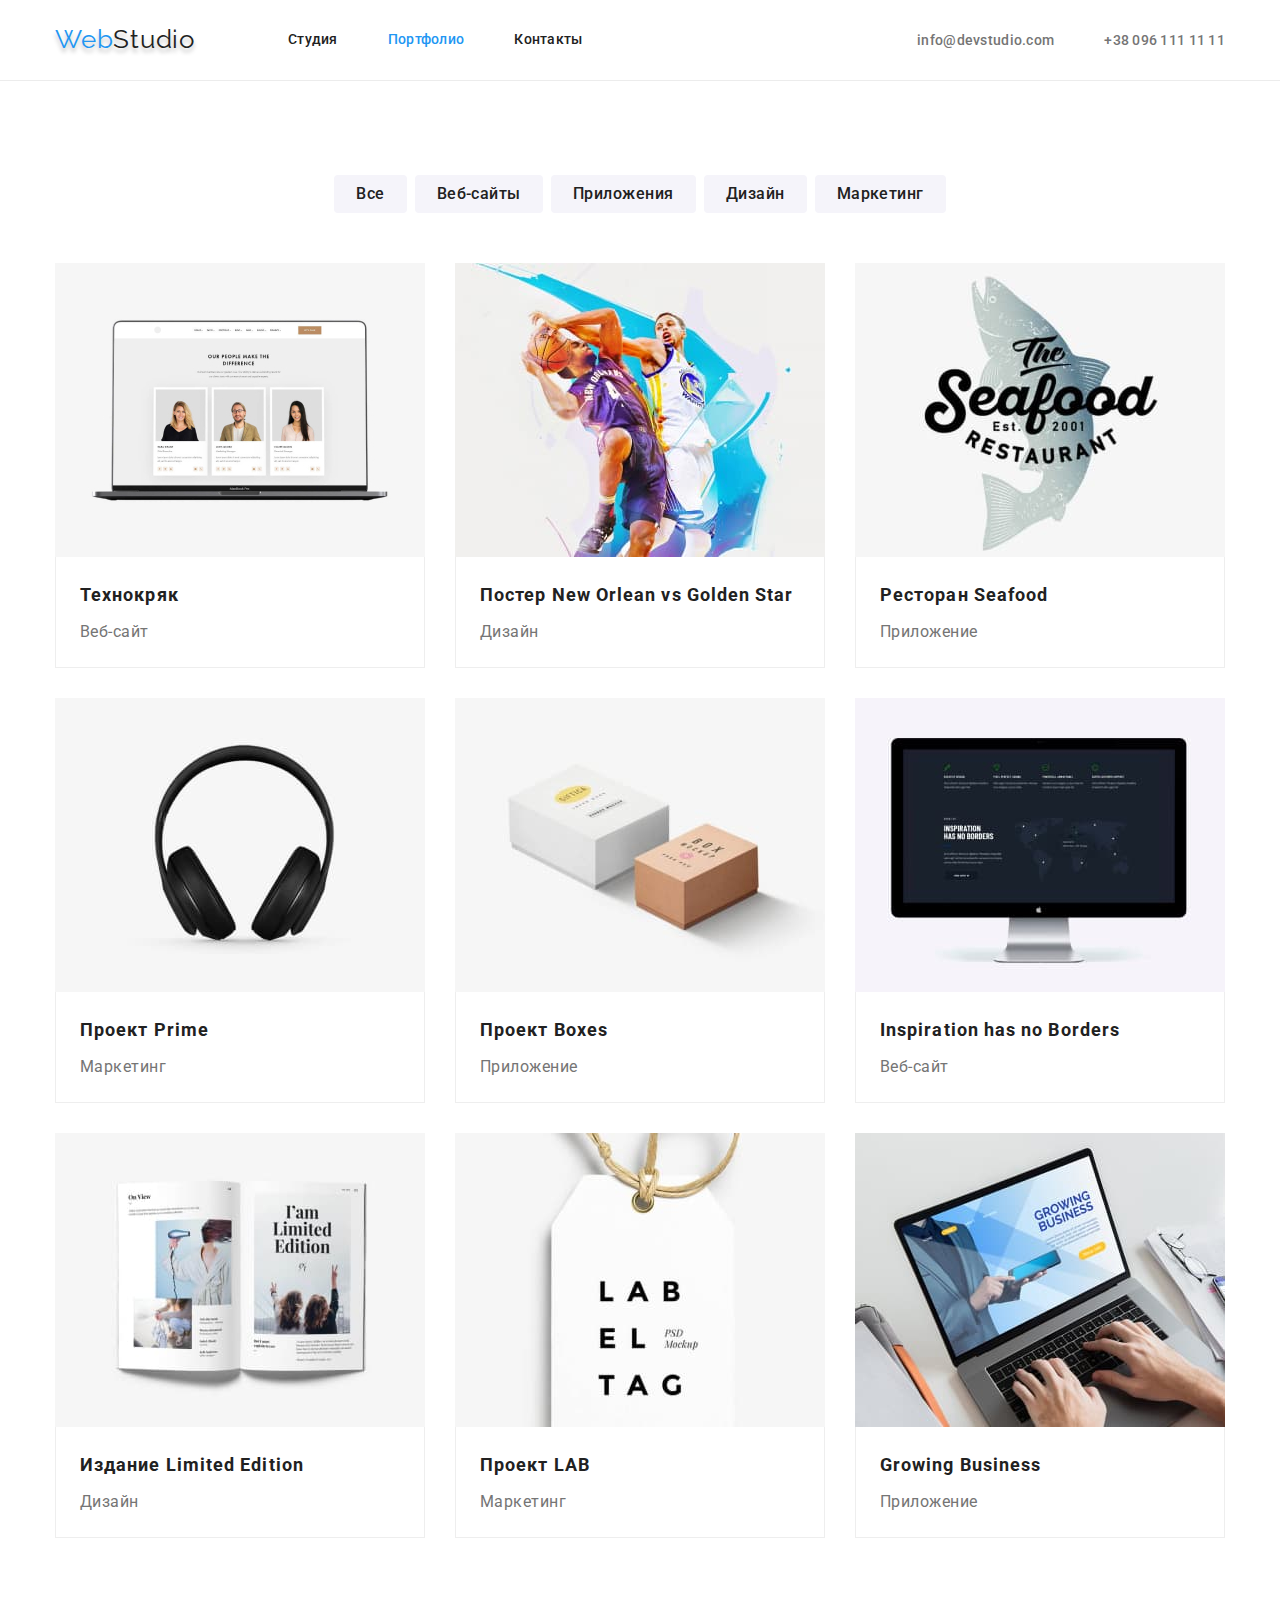
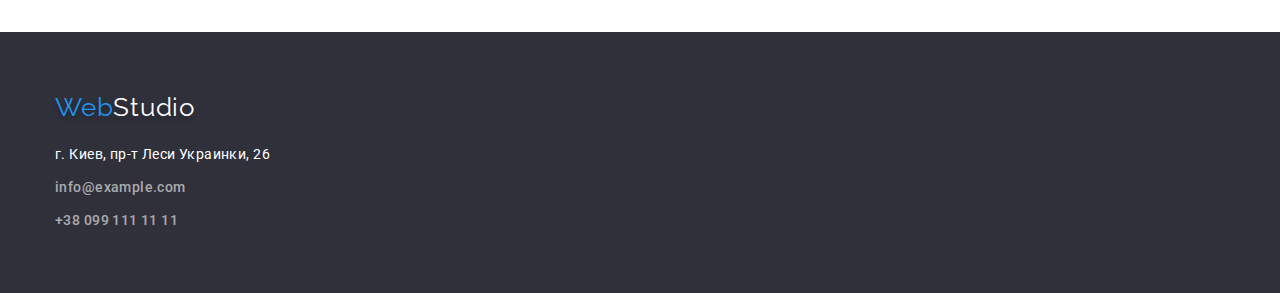
==== portfolio.html @ a7496423 "Склонировал" ====
<!DOCTYPE html>
<html lang="ru">
  <head>
    <meta charset="UTF-8" />
    <meta http-equiv="X-UA-Compatible" content="IE=edge" />
    <meta name="viewport" content="width=device-width, initial-scale=1.0" />
    <title>Портфолио</title>
    <link rel="preconnect" href="https://fonts.googleapis.com" />
    <link rel="preconnect" href="https://fonts.gstatic.com" crossorigin />
    <link
      href="https://fonts.googleapis.com/css2?family=Raleway:wght@700&family=Roboto:wght@400;500;700;900&display=swap"
      rel="stylesheet"
    />
    <link
      rel="stylesheet"
      href="https://cdnjs.cloudflare.com/ajax/libs/modern-normalize/1.1.0/modern-normalize.min.css"
    />
    <link rel="stylesheet" href="./css/styles.css" />
  </head>
  <body>
    <!--Верхняя линия-->
    <header class="header-border">
      <div class="container header-container">
        <!--Основная навигация-->
        <nav class="header-nav">
          <a href="WebStudio" class="logo"><span class="logo-web">Web</span>Studio</a>
          <ul class="list main">
            <li class="item"><a href="./index.html" class="link">Студия</a></li>
            <li class="item"><a href="./portfolio.html" class="link current">Портфолио</a></li>
            <li class="item"><a href="Контакты" class="link">Контакты</a></li>
          </ul>
        </nav>
        <!--Контакты-->
        <ul class="list nav">
          <li class="item">
            <a href="mailto:info@devstudio.com" class="contact">info@devstudio.com</a>
          </li>
          <li class="item"><a href="tel:+380961111111" class="contact">+38 096 111 11 11</a></li>
        </ul>
      </div>
    </header>
    <!--Основная информациия страницы-->
    <main>
      <section class="section portfolio-section">
        <div class="container">
          <h1 hidden>Примеры работ</h1>
          <!--Фильтр навигация на странице-->
          <ul class="list filter-list">
            <li class="filter-content">
              <button class="button" type="button">Все</button>
            </li>
            <li class="filter-content">
              <button class="button" type="button">Веб-сайты</button>
            </li>
            <li class="filter-content">
              <button class="button" type="button">Приложения</button>
            </li>
            <li class="filter-content">
              <button class="button" type="button">Дизайн</button>
            </li>
            <li class="filter-content">
              <button class="button" type="button">Маркетинг</button>
            </li>
          </ul>
          <!--Примеры работ-->
          <ul class="list example-list">
            <li class="example-content">
              <a href="" class="example-link">
                <img class="image" src="./images/img1.jpg" alt="Сайт Технокряк" width="370" />
                <div class="example-info">
                  <h2 class="title">Технокряк</h2>
                  <p class="text">Веб-сайт</p>
                </div>
              </a>
            </li>
            <li class="example-content">
              <a href="" class="example-link">
                <img
                  class="image"
                  src="./images/img2.jpg"
                  alt="Постер с баскетболистами"
                  width="370"
                />
                <div class="example-info">
                  <h2 class="title">Постер New Orlean vs Golden Star</h2>
                  <p class="text">Дизайн</p>
                </div>
              </a>
            </li>
            <li class="example-content">
              <a href="" class="example-link">
                <img
                  class="image"
                  src="./images/img3.jpg"
                  alt="Логотип ресторана Seafood "
                  width="370"
                />
                <div class="example-info">
                  <h2 class="title">Ресторан Seafood</h2>
                  <p class="text">Приложение</p>
                </div>
              </a>
            </li>
            <li class="example-content">
              <a href="" class="example-link">
                <img class="image" src="./images/img4.jpg" alt="Наушники" width="370" />
                <div class="example-info">
                  <h2 class="title">Проект Prime</h2>
                  <p class="text">Маркетинг</p>
                </div>
              </a>
            </li>
            <li class="example-content">
              <a href="" class="example-link">
                <img class="image" src="./images/img5.jpg" alt="Коробки" width="370" />
                <div class="example-info">
                  <h2 class="title">Проект Boxes</h2>
                  <p class="text">Приложение</p>
                </div>
              </a>
            </li>
            <li class="example-content">
              <a href="" class="example-link">
                <img
                  class="image"
                  src="./images/img6.jpg"
                  alt="Сайт Inspiration has no Borders"
                  width="370"
                />
                <div class="example-info">
                  <h2 class="title">Inspiration has no Borders</h2>
                  <p class="text">Веб-сайт</p>
                </div>
              </a>
            </li>
            <li class="example-content">
              <a href="" class="example-link">
                <img class="image" src="./images/img7.jpg" alt="Книга" width="370" />
                <div class="example-info">
                  <h2 class="title">Издание Limited Edition</h2>
                  <p class="text">Дизайн</p>
                </div>
              </a>
            </li>
            <li class="example-content">
              <a href="" class="example-link">
                <img class="image" src="./images/img8.jpg" alt="Лейба проекта LAB " width="370" />
                <div class="example-info">
                  <h2 class="title">Проект LAB</h2>
                  <p class="text">Маркетинг</p>
                </div>
              </a>
            </li>
            <li class="example-content">
              <a href="" class="example-link">
                <img
                  class="image"
                  src="./images/img9.jpg"
                  alt="Работающее приложение на ноутбуке"
                  width="370"
                />
                <div class="example-info">
                  <h2 class="title">Growing Business</h2>
                  <p class="text">Приложение</p>
                </div>
              </a>
            </li>
          </ul>
        </div>
      </section>
    </main>
    <!--Подвал-->
    <footer class="footer-page">
      <div class="container">
        <a href="WebStudio" class="footer-logo">
          <span class="logo-web">Web</span><span class="logo-studio">Studio</span>
        </a>
        <address class="address-section">
          <p class="text">г. Киев, пр-т Леси Украинки, 26</p>
          <ul class="list address-list">
            <li class="item">
              <a class="contact" href="mailto:info@example.com">info@example.com</a>
            </li>
            <li class="item"><a class="contact" href="tel:+380991111111">+38 099 111 11 11</a></li>
          </ul>
        </address>
      </div>
    </footer>
  </body>
</html>
---- css/styles.css ----
html {
  box-sizing: border-box;
}
*,
*::before,
*::after {
  box-sizing: inherit;
}
:root {
  --primary-text-color: #757575;
  --secondary-text-color: #212121;
  --white-text-color: #ffffff;
  --accent-color: #2196f3;
  --secondary-bgr-color: #f5f4fa;
  --fotter-color: #2f303a;
  --accent-hero-button: #188ce8;
  --address-contact-color: rgba(255, 255, 255, 0.6);
}
body {
  font-family: Roboto, sans-serif;
  background: var(--white-text-color);
  color: var(--primary-text-color);
}
.container {
  width: 1200px;
  padding-left: 15px;
  padding-right: 15px;
  margin: auto;
}
.section {
  padding-top: 94px;
  padding-bottom: 94px;
}
h1,
h2,
h3,
ul,
p {
  margin: 0;
}
.image {
  display: block;
  width: 100%;
}
.list {
  list-style: none;
  padding: 0;
  margin: 0;
}
.list .link.current {
  color: var(--accent-color);
}
.hero-section .button,
.filter-content .button {
  font-family: inherit;
  cursor: pointer;
}
/* Header-section */
/*Logo*/
.logo {
  padding-top: 24px;
  padding-bottom: 25px;

  font-family: 'Raleway';
  font-size: 26px;
  line-height: 1.2;
  letter-spacing: 0.03em;
  color: var(--secondary-text-color);
  text-shadow: 0px 4px 4px rgba(0, 0, 0, 0.25);
  text-decoration: none;
}
.logo-web {
  color: var(--accent-color);
}
.logo-studio {
  color: var(--white-text-color);
}
/*site-nav*/
.header-border {
  border-bottom: 1px solid #ececec;
}
.header-container {
  display: flex;
}
.header-nav {
  display: flex;
  align-items: center;
}
.main {
  display: flex;
  margin-left: 93px;
}
.nav {
  display: flex;
  align-items: center;
  margin-left: auto;
}
.main .item:not(:last-child),
.nav .item:not(:last-child) {
  margin-right: 50px;
}
.header-nav .link {
  display: block;
  padding-top: 32px;
  padding-bottom: 32px;

  font-weight: 500;
  font-size: 14px;
  line-height: 1.14;
  letter-spacing: 0.02em;
  color: var(--secondary-text-color);
  text-decoration: none;
}
.header-nav .link:hover,
.header-nav .link:focus {
  color: var(--accent-color);
}
/*Contacts*/
.list .contact {
  font-weight: 500;
  font-size: 14px;
  line-height: 1.14;
  letter-spacing: 0.02em;
  color: var(--primary-text-color);
  text-decoration: none;
}
.list .contact:hover,
.list .contact:focus {
  color: var(--accent-color);
}
/*Hero*/
.hero-section {
  padding-top: 200px;
  padding-bottom: 200px;

  background-color: var(--fotter-color);
  text-align: center;
}
.hero-section .title {
  margin-left: auto;
  margin-right: auto;
  margin-top: 0;
  margin-bottom: 30px;
  width: 696px;

  font-weight: 900;
  font-size: 44px;
  line-height: 1.36;
  letter-spacing: 0.06em;
  text-transform: uppercase;
  color: var(--white-text-color);
}
.hero-section .button {
  padding: 10px 32px;
  margin: auto;

  font-weight: 700;
  font-size: 16px;
  line-height: 1.87;
  display: flex;
  align-items: flex-start;
  text-align: center;
  letter-spacing: 0.06em;
  color: var(--white-text-color);
  background-color: var(--accent-color);
  box-shadow: 0px 4px 4px rgba(0, 0, 0, 0.15);
  border: none;
  border-radius: 4px;
  border-color: transparent;
}
.hero-section .button:hover,
.hero-section .button:focus {
  background: var(--accent-hero-button);
}

/*specifics*/
.specifics-conteiner .list {
  display: flex;
}
.specifics-content:not(:last-child) {
  margin-right: 30px;
}
.specifics-section {
  padding-top: 94px;
  padding-bottom: 94px;
}
.specifics-content .title {
  margin-bottom: 10px;

  font-weight: 700;
  font-size: 14px;
  line-height: 1.14;
  letter-spacing: 0.03em;
  text-transform: uppercase;
  color: var(--secondary-text-color);
}
.specifics-content .text {
  width: 270px;

  font-size: 14px;
  line-height: 1.71;
  letter-spacing: 0.03em;
  color: var(--primary-text-color);
}
/*worck*/
.worck-section {
  padding-top: 0;
}
.worck-title {
  margin-bottom: 50px;
}
.worck-container .list {
  display: flex;
}
.list .worck-content:not(:last-child) {
  margin-right: 30px;
}
.worck-section .worck-title,
.team-section .team-title {
  text-align: center;

  font-weight: 700;
  font-size: 36px;
  line-height: 1.16;
  letter-spacing: 0.03em;
  color: var(--secondary-text-color);
}
/*team*/
.team-conteiner .list {
  display: flex;
}
.list .team-content:not(:last-child) {
  margin-right: 30px;
}
.team-section {
  padding-top: 94px;
  padding-bottom: 94px;

  background-color: var(--secondary-bgr-color);
}
.team-title {
  margin-bottom: 50px;
}
.team-content {
  width: 270px;

  background: var(--white-text-color);
  box-shadow: 0px 1px 3px rgba(0, 0, 0, 0.12), 0px 1px 1px rgba(0, 0, 0, 0.14),
    0px 2px 1px rgba(0, 0, 0, 0.2);
  border-radius: 0px 0px 4px 4px;
}
.team-info {
  padding: 30px 0;
}
.team-info .title {
  margin-bottom: 10px;

  font-weight: 500;
  font-size: 16px;
  line-height: 1.19;
  text-align: center;
  letter-spacing: 0.03em;
  color: var(--secondary-text-color);
}
.team-info .text {
  font-size: 16px;
  line-height: 1.19;
  text-align: center;
  letter-spacing: 0.03em;
  color: var(--primary-text-color);
}
/*footer*/
.footer-page {
  padding-top: 60px;
  padding-bottom: 60px;

  background: var(--fotter-color);
}
.footer-logo {
  display: block;
  margin-bottom: 20px;

  font-family: 'Raleway';
  font-size: 26px;
  line-height: 1.2;
  letter-spacing: 0.03em;
  color: var(--secondary-text-color);
  text-shadow: 0px 4px 4px rgba(0, 0, 0, 0.25);
  text-decoration: none;
}
.address-section .text,
.address-section .contact {
  margin-bottom: 9px;

  font-style: normal;
  font-size: 14px;
  line-height: 1.71;
  letter-spacing: 0.03em;
  color: var(--white-text-color);
}
.address-list .item:not(:last-child) {
  margin-bottom: 9px;
}
.address-section .contact {
  text-decoration: none;
  color: var(--address-contact-color);
}
.address-section .contact:hover,
.address-section .contact:focus {
  color: var(--accent-color);
}

/*portfolio*/
/*filter*/
.filter-list {
  justify-content: center;
  margin-bottom: 50px;
}
.filter-content:not(:last-child) {
  margin-right: 8px;
}
.filter-content .button {
  font-weight: 500;
  font-size: 16px;
  line-height: 1.62;
  text-align: center;
  letter-spacing: 0.03em;
  color: var(--secondary-text-color);
  background: var(--secondary-bgr-color);
  border-radius: 4px;
  border: none;
  padding: 6px 22px;
}
.filter-content .button:hover,
.filter-content .button:focus {
  background: var(--accent-color);
  color: var(--white-text-color);
  box-shadow: 0px 3px 1px rgba(0, 0, 0, 0.1), 0px 1px 2px rgba(0, 0, 0, 0.08),
    0px 2px 2px rgba(0, 0, 0, 0.12);
}
/*exampels*/
.filter-list,
.example-list {
  display: flex;
  flex-wrap: wrap;
}
.example-content {
  width: calc((100% - 60px) / 3);
  margin-right: 30px;
  margin-top: 30px;
}
.example-content:nth-child(3n) {
  margin-right: 0;
}
.example-content:nth-child(-n + 3) {
  margin-top: 0;
}
.example-link {
  display: block;
  background: var(--white-text-color);
  box-sizing: border-box;
  text-decoration: none;
}
.example-info {
  padding: 20px 24px;

  border-left: 1px solid #eeeeee;
  border-right: 1px solid #eeeeee;
  border-bottom: 1px solid #eeeeee;
}
.example-link .title {
  margin-bottom: 4px;

  font-weight: 700;
  font-size: 18px;
  line-height: 2;
  letter-spacing: 0.06em;
  color: var(--secondary-text-color);
}
.example-link .text {
  font-size: 16px;
  line-height: 1.87;
  letter-spacing: 0.03em;
  color: var(--primary-text-color);
}
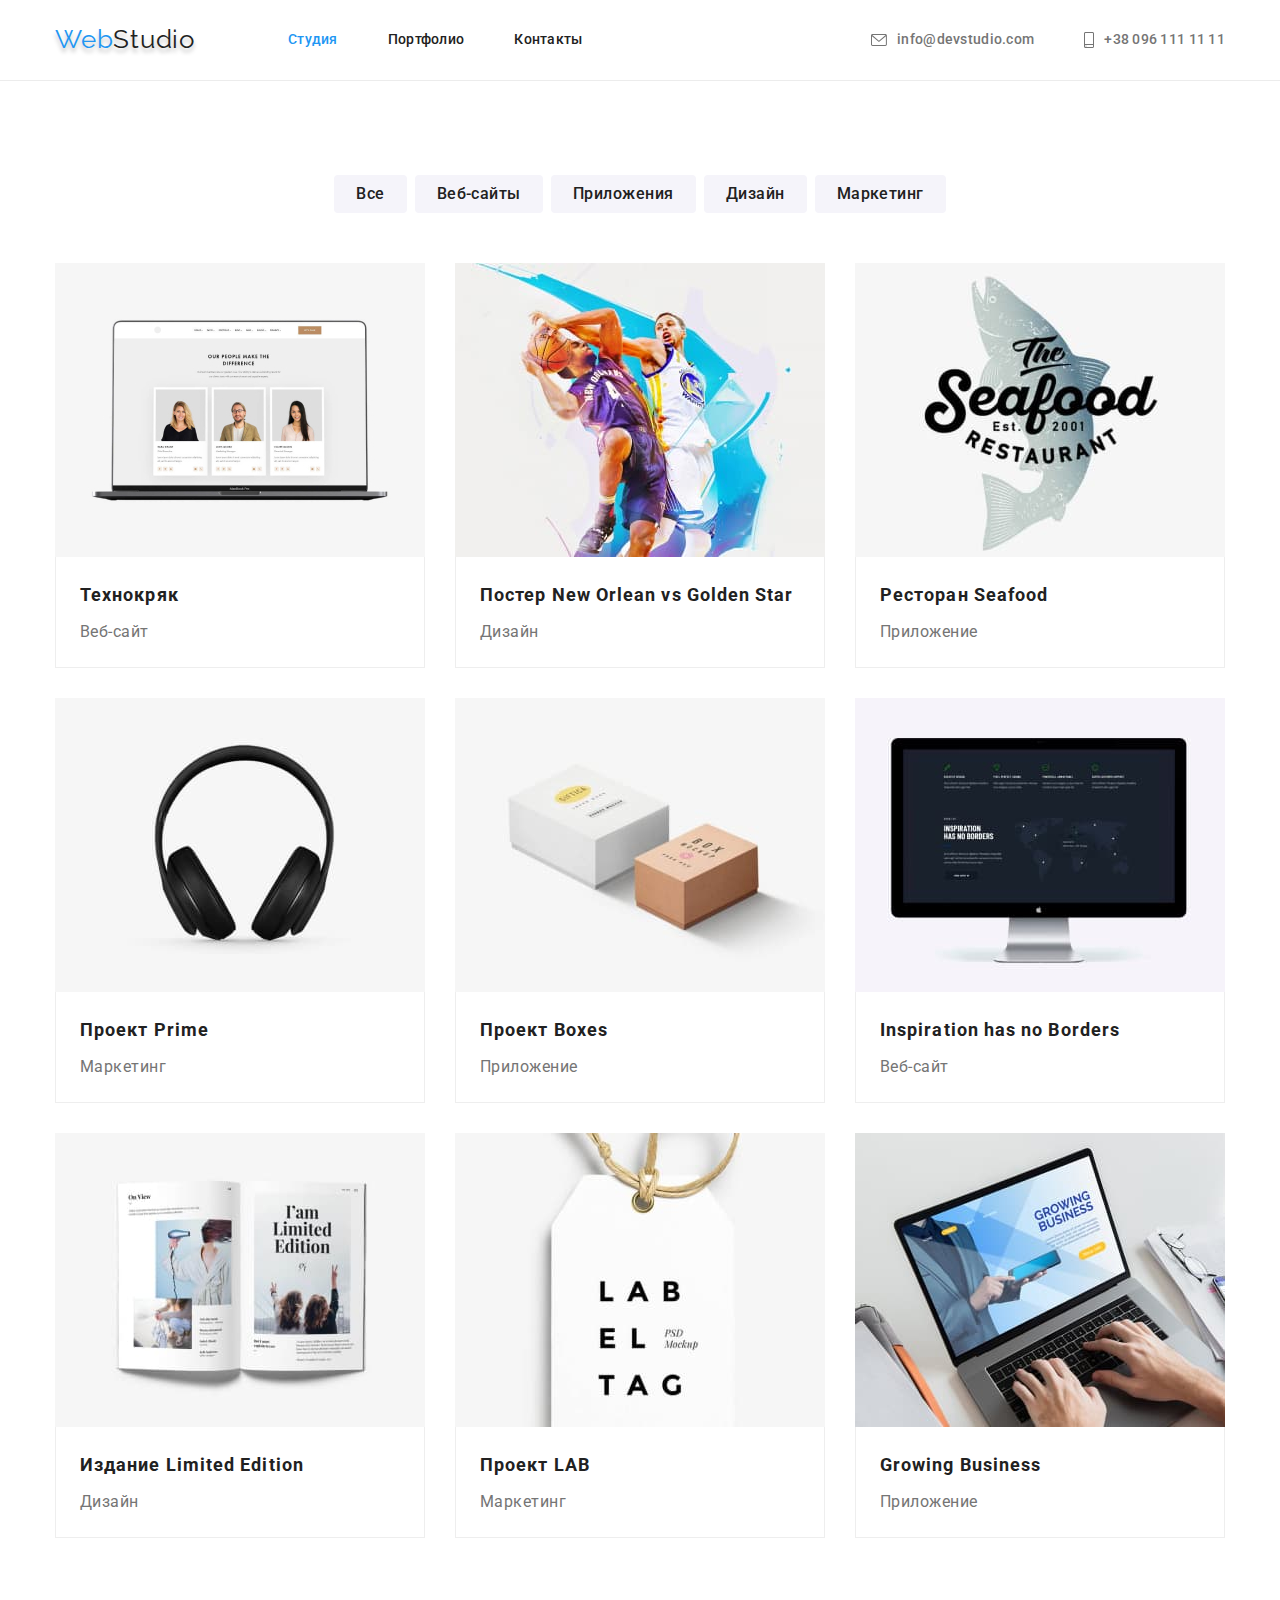
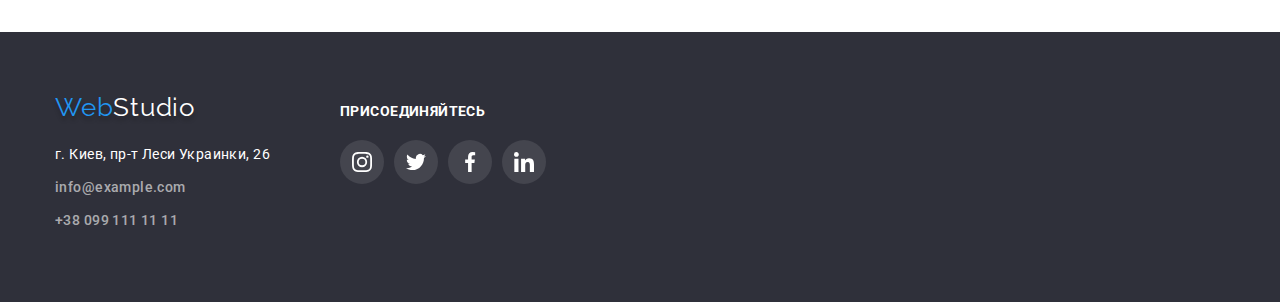
==== commit 97fe8359: "закончил дз" ====
--- a/portfolio.html
+++ b/portfolio.html
@@ -25,17 +25,29 @@
         <nav class="header-nav">
           <a href="WebStudio" class="logo"><span class="logo-web">Web</span>Studio</a>
           <ul class="list main">
-            <li class="item"><a href="./index.html" class="link">Студия</a></li>
-            <li class="item"><a href="./portfolio.html" class="link current">Портфолио</a></li>
+            <li class="item"><a href="./index.html" class="link current">Студия</a></li>
+            <li class="item"><a href="./portfolio.html" class="link">Портфолио</a></li>
             <li class="item"><a href="Контакты" class="link">Контакты</a></li>
           </ul>
         </nav>
         <!--Контакты-->
         <ul class="list nav">
           <li class="item">
-            <a href="mailto:info@devstudio.com" class="contact">info@devstudio.com</a>
+            <a href="mailto:info@devstudio.com" class="contact">
+              <svg class="icon-mail" width="16" height="12">
+                <use href="./images/icons.svg#icon-envelope"></use>
+              </svg>
+              info@devstudio.com
+            </a>
           </li>
-          <li class="item"><a href="tel:+380961111111" class="contact">+38 096 111 11 11</a></li>
+          <li class="item">
+            <a href="tel:+380961111111" class="contact">
+              <svg class="icon-tel" width="10" height="16">
+                <use href="./images/icons.svg#icon-smartphone"></use>
+              </svg>
+              +38 096 111 11 11
+            </a>
+          </li>
         </ul>
       </div>
     </header>
@@ -171,19 +183,56 @@
     </main>
     <!--Подвал-->
     <footer class="footer-page">
-      <div class="container">
-        <a href="WebStudio" class="footer-logo">
-          <span class="logo-web">Web</span><span class="logo-studio">Studio</span>
-        </a>
-        <address class="address-section">
-          <p class="text">г. Киев, пр-т Леси Украинки, 26</p>
-          <ul class="list address-list">
-            <li class="item">
-              <a class="contact" href="mailto:info@example.com">info@example.com</a>
-            </li>
-            <li class="item"><a class="contact" href="tel:+380991111111">+38 099 111 11 11</a></li>
-          </ul>
-        </address>
+      <div class="container footer-section">
+        <div class="footer-address">
+          <a href="WebStudio" class="footer-logo">
+            <span class="logo-web">Web</span><span class="logo-studio">Studio</span>
+          </a>
+          <address class="address-section">
+            <p class="text">г. Киев, пр-т Леси Украинки, 26</p>
+            <ul class="list address-list">
+              <li class="item">
+                <a class="contact" href="mailto:info@example.com">info@example.com</a>
+              </li>
+              <li class="item">
+                <a class="contact" href="tel:+380991111111">+38 099 111 11 11</a>
+              </li>
+            </ul>
+          </address>
+        </div>
+        <div class="footer-network">
+          <p class="text">присоединяйтесь</p>
+          <ul class="list network">
+            <li class="item">
+              <a class="link" href="">
+                <svg class="footer-icon" width="20" height="20">
+                  <use href="./images/icons.svg#icon-instagram"></use>
+                </svg>
+              </a>
+            </li>
+            <li class="item">
+              <a class="link" href="">
+                <svg class="footer-icon" width="20" height="20">
+                  <use href="./images/icons.svg#icon-twitter"></use>
+                </svg>
+              </a>
+            </li>
+            <li class="item">
+              <a class="link" href="">
+                <svg class="footer-icon" width="20" height="20">
+                  <use href="./images/icons.svg#icon-facebook"></use>
+                </svg>
+              </a>
+            </li>
+            <li class="item">
+              <a class="link" href="">
+                <svg class="footer-icon" width="20" height="20">
+                  <use href="./images/icons.svg#icon-linkedin"></use>
+                </svg>
+              </a>
+            </li>
+          </ul>
+        </div>
       </div>
     </footer>
   </body>
--- a/css/styles.css
+++ b/css/styles.css
@@ -57,6 +57,9 @@
 }
 /* Header-section */
 /*Logo*/
+.link {
+  text-decoration: none;
+}
 .logo {
   padding-top: 24px;
   padding-bottom: 25px;
@@ -117,6 +120,8 @@
 }
 /*Contacts*/
 .list .contact {
+  display: flex;
+  align-items: center;
   font-weight: 500;
   font-size: 14px;
   line-height: 1.14;
@@ -124,10 +129,22 @@
   color: var(--primary-text-color);
   text-decoration: none;
 }
-.list .contact:hover,
-.list .contact:focus {
-  color: var(--accent-color);
-}
+.contact:hover,
+.icon-mail:hover,
+.icon-tel:hover {
+  color: var(--accent-color);
+}
+.contact:focus,
+.icon-mail:focus,
+.icon-tel:focus {
+  color: var(--accent-color);
+}
+.icon-mail,
+.icon-tel {
+  margin-right: 10px;
+  fill: currentColor;
+}
+
 /*Hero*/
 .hero-section {
   padding-top: 200px;
@@ -135,6 +152,16 @@
 
   background-color: var(--fotter-color);
   text-align: center;
+
+  height: 600px;
+  max-width: 1600px;
+  margin-left: auto;
+  margin-right: auto;
+  background-image: linear-gradient(to right, rgba(47, 48, 58, 0.4), rgba(47, 48, 58, 0.4)),
+    url(../images/Hero.jpg);
+  background-repeat: no-repeat;
+  background-position: center;
+  background-size: cover;
 }
 .hero-section .title {
   margin-left: auto;
@@ -202,6 +229,14 @@
   letter-spacing: 0.03em;
   color: var(--primary-text-color);
 }
+.thumb {
+  display: flex;
+  margin-bottom: 30px;
+  justify-content: center;
+  border-radius: 4px;
+  background-color: #f5f4fa;
+  padding: 25px 0;
+}
 /*worck*/
 .worck-section {
   padding-top: 0;
@@ -250,7 +285,7 @@
   border-radius: 0px 0px 4px 4px;
 }
 .team-info {
-  padding: 30px 0;
+  padding: 30px 0 30px 0;
 }
 .team-info .title {
   margin-bottom: 10px;
@@ -263,11 +298,80 @@
   color: var(--secondary-text-color);
 }
 .team-info .text {
+  margin-bottom: 16px;
+
   font-size: 16px;
   line-height: 1.19;
   text-align: center;
   letter-spacing: 0.03em;
   color: var(--primary-text-color);
+}
+.social-network {
+  display: flex;
+  justify-content: center;
+}
+.social-link {
+  display: flex;
+  height: 44px;
+  width: 44px;
+  border-radius: 50%;
+  justify-content: center;
+  align-items: center;
+  color: #afb1b8;
+}
+.social-link:hover,
+.team-icon:hover {
+  background-color: var(--accent-color);
+  color: var(--white-text-color);
+}
+.social-link:focus,
+.team-icon:focus {
+  background-color: var(--accent-color);
+  color: var(--white-text-color);
+}
+.team-icon {
+  fill: currentColor;
+}
+/* Clients */
+.client-title {
+  margin-bottom: 50px;
+  font-weight: 700;
+  font-size: 36px;
+  line-height: 1.17;
+  text-align: center;
+  letter-spacing: 0.03em;
+
+  color: var(--secondary-text-color);
+}
+.client-list {
+  display: flex;
+  justify-content: center;
+}
+.client-list .link {
+  display: flex;
+  border: 1px solid #afb1b8;
+  border-radius: 4px;
+  width: 170px;
+  height: 92px;
+  justify-content: center;
+  align-items: center;
+  color: #afb1b8;
+}
+.client-list .link:hover,
+.icon-client:hover {
+  border-color: var(--accent-color);
+  color: var(--accent-color);
+}
+.client-list .link:focus,
+.icon-client:focus {
+  border-color: var(--accent-color);
+  color: var(--accent-color);
+}
+.icon-client {
+  fill: currentColor;
+}
+.client-list .item:not(:last-child) {
+  margin-right: 30px;
 }
 /*footer*/
 .footer-page {
@@ -309,7 +413,47 @@
 .address-section .contact:focus {
   color: var(--accent-color);
 }
-
+/* footer-icons */
+.footer-section {
+  display: flex;
+  align-items: baseline;
+}
+.footer-address {
+  margin-right: 70px;
+}
+.footer-network .text {
+  margin-bottom: 20px;
+
+  font-weight: 700;
+  font-size: 14px;
+  line-height: 1.14;
+  letter-spacing: 0.03em;
+  text-transform: uppercase;
+
+  color: var(--white-text-color);
+}
+.network {
+  display: flex;
+}
+.network .item:not(:last-child) {
+  margin-right: 10px;
+}
+.network .link {
+  display: flex;
+  height: 44px;
+  width: 44px;
+  justify-content: center;
+  align-items: center;
+  border-radius: 50%;
+  background: rgba(255, 255, 255, 0.1);
+}
+.network .link:hover,
+.network .link:focus {
+  background-color: var(--accent-color);
+}
+.footer-icon {
+  fill: var(--white-text-color);
+}
 /*portfolio*/
 /*filter*/
 .filter-list {
@@ -349,6 +493,11 @@
   margin-right: 30px;
   margin-top: 30px;
 }
+.example-content:hover,
+.example-content:focus {
+  box-shadow: 0px 1px 1px rgba(0, 0, 0, 0.12), 0px 4px 4px rgba(0, 0, 0, 0.06),
+    1px 4px 6px rgba(0, 0, 0, 0.16);
+}
 .example-content:nth-child(3n) {
   margin-right: 0;
 }
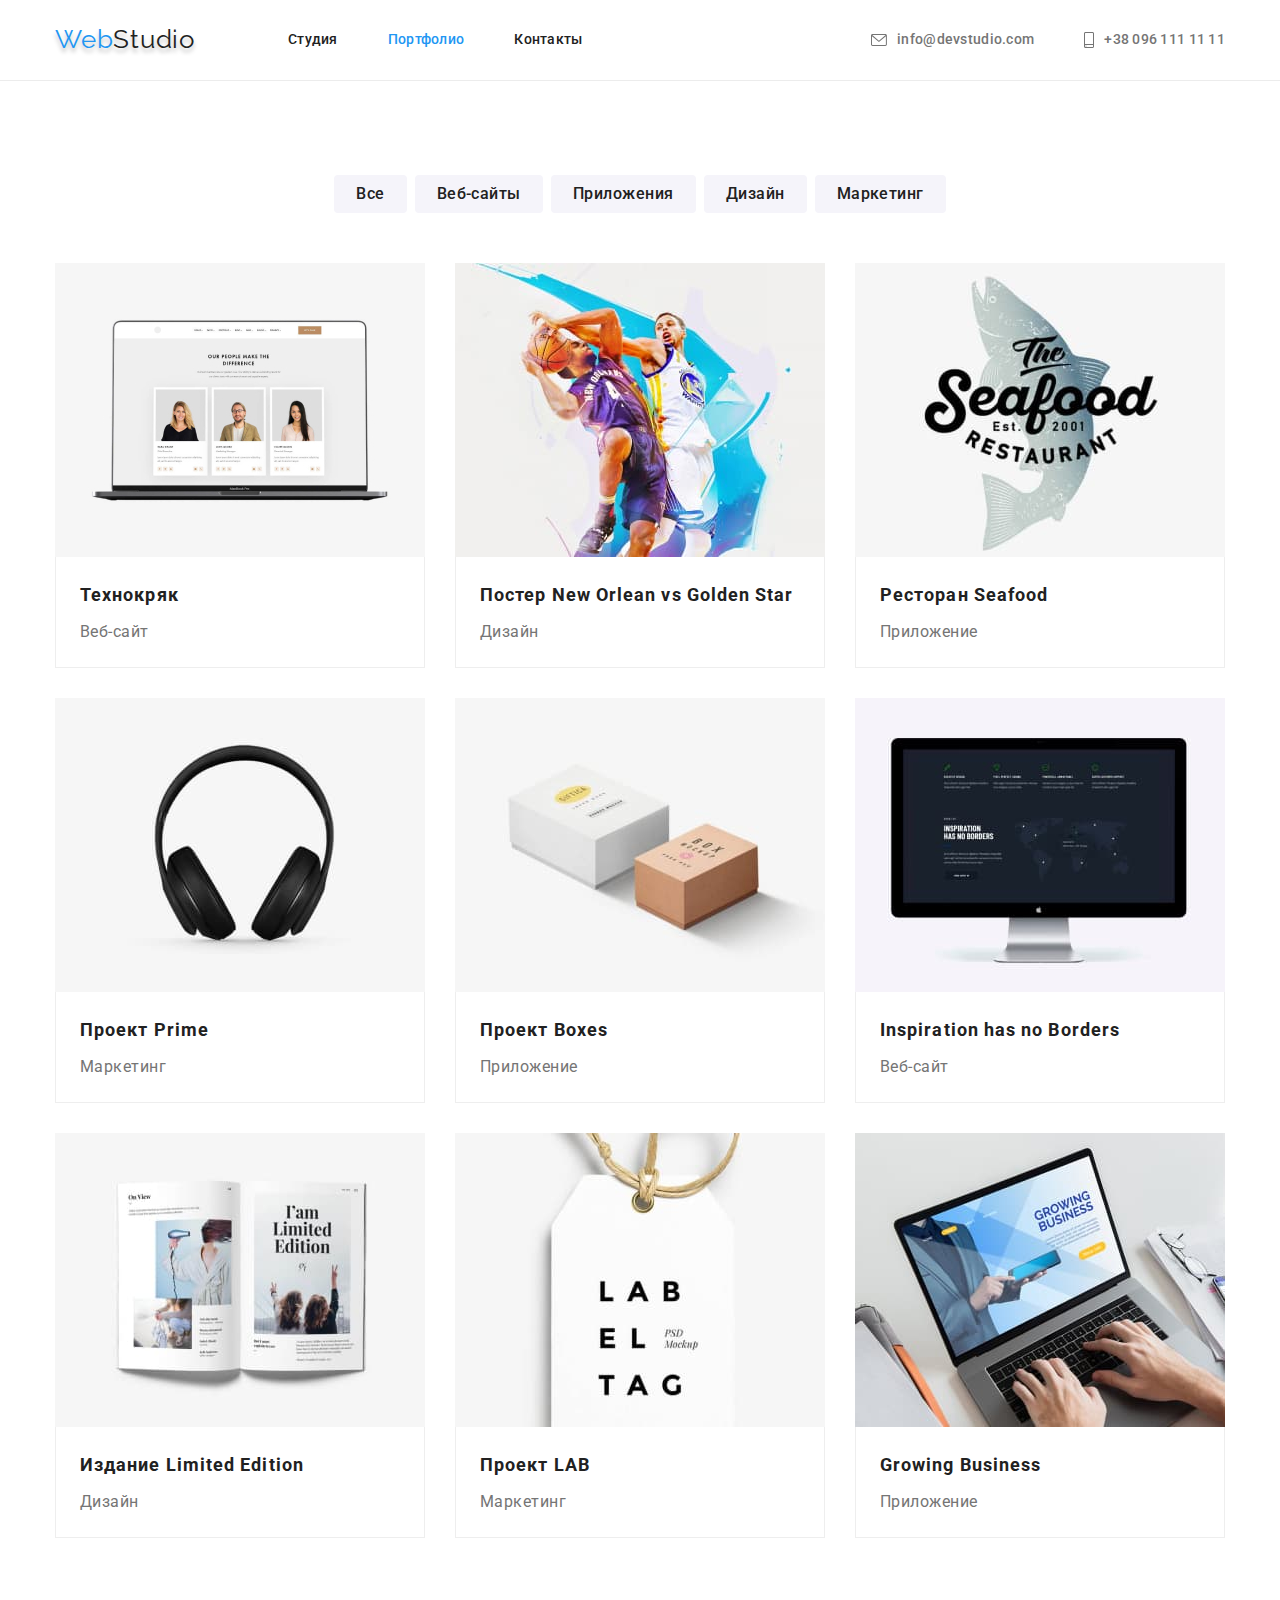
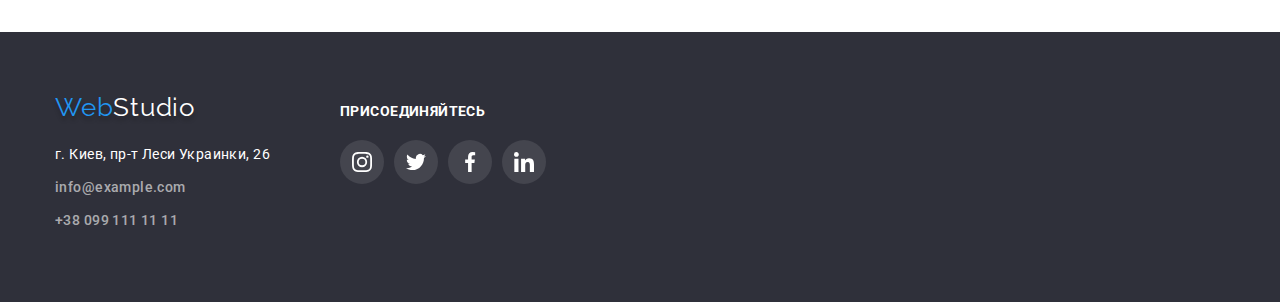
==== commit 71b26da8: "Update portfolio.html" ====
--- a/portfolio.html
+++ b/portfolio.html
@@ -25,8 +25,8 @@
         <nav class="header-nav">
           <a href="WebStudio" class="logo"><span class="logo-web">Web</span>Studio</a>
           <ul class="list main">
-            <li class="item"><a href="./index.html" class="link current">Студия</a></li>
-            <li class="item"><a href="./portfolio.html" class="link">Портфолио</a></li>
+            <li class="item"><a href="./index.html" class="link">Студия</a></li>
+            <li class="item"><a href="./portfolio.html" class="link current">Портфолио</a></li>
             <li class="item"><a href="Контакты" class="link">Контакты</a></li>
           </ul>
         </nav>
